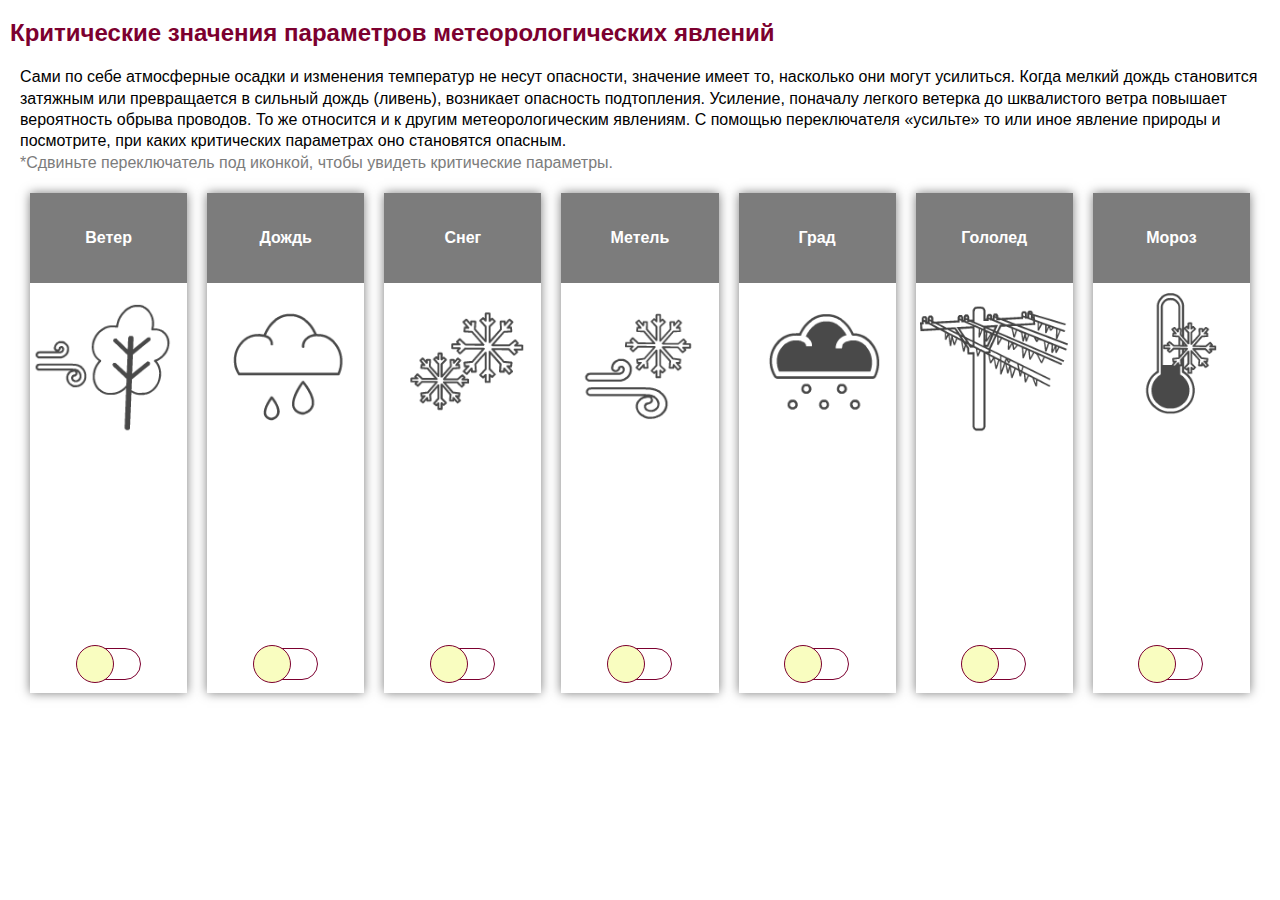
==== ex2/index.html @ 8e563b4e "add ex1 ex2" ====
<!DOCTYPE html>
<html lang="en">
<head>
    <meta charset="UTF-8">
    <title>Метеорологические явления</title>
    <link rel="stylesheet" type="text/css" href="style.css">
</head>
<body>
<header><h2>Критические значения параметров метеорологических явлений</h2></header>

<main>
    <div class="description">
        Сами по себе атмосферные осадки и изменения температур не несут опасности, значение имеет то, насколько
        они могут усилиться. Когда мелкий дождь становится затяжным или превращается в сильный дождь (ливень),
        возникает опасность подтопления. Усиление, поначалу легкого ветерка до шквалистого ветра повышает вероятность
        обрыва проводов. То же относится и к другим метеорологическим явлениям. С помощью переключателя «усильте» то или
        иное явление природы и посмотрите, при каких критических параметрах оно становятся опасным.<br>
        <span>*Сдвиньте переключатель под иконкой, чтобы увидеть критические параметры.</span>
    </div>

        <input id="1" type="checkbox" name="but">
        <input id="2" type="checkbox" name="but">
        <input id="3" type="checkbox" name="but">
        <input id="4" type="checkbox" name="but">
        <input id="5" type="checkbox" name="but">
        <input id="6" type="checkbox" name="but">
        <input id="7" type="checkbox" name="but">

    <div class="wrapper_items">
    <article class="item">
            <header class="item_title">
                <div>Ветер</div>
                <div>Сильный ветер (шквалистый)</div>
            </header>
            <div class="item_photo">
                <img src="src/1_off.png" alt="">
                <img src="src/1_on.png" alt="">
            </div>
            <div class="item_description">
                Скорость порывов от 25м/c и более.
            </div>
            <label for="1"></label>
        </article>

        <article class="item">
            <header class="item_title">
                <div>Дождь</div>
                <div>Сильный дождь (Ливень)</div>
            </header>
            <div class="item_photo">
                <img src="src/2_off.png" alt="">
                <img src="src/2_on.png" alt="">
            </div>
            <div class="item_description">
                Кол-во осадков 100 мм и более, в период менее чем за 12 часов.
            </div>
            <label for="2"></label>
        </article>

        <article class="item">
            <header class="item_title">
                <div>Снег</div>
                <div>Сильный снег</div>
            </header>
            <div class="item_photo">
                <img src="src/3_off.png" alt="">
                <img src="src/3_on.png" alt="">
            </div>
            <div class="item_description">
                Кол-во осадков 20 мм и более, в период менее чем за 12 часов.
            </div>
            <label for="3"></label>
        </article>

        <article class="item">
            <header class="item_title">
                <div>Метель</div>
                <div>Сильная Метель</div>
            </header>
            <div class="item_photo">
                <img src="src/4_off.png" alt="">
                <img src="src/4_on.png" alt="">
            </div>
            <div class="item_description">
                При ветре 20 м/c в течение суток с выпадением снега.
            </div>
            <label for="4"></label>
        </article>

        <article class="item">
            <header class="item_title">
                <div>Град</div>
                <div>Крупный Град</div>
            </header>
            <div class="item_photo">
                <img src="src/5_off.png" alt="">
                <img src="src/5_on.png" alt="">
            </div>
            <div class="item_description">
                Диаметр градин 20 мм и более.
            </div>
            <label for="5"></label>
        </article>

        <article class="item">
            <header class="item_title">
                <div>Гололед</div>
                <div>Сильный Гололед</div>
            </header>
            <div class="item_photo">
                <img src="src/6_off.png" alt="">
                <img src="src/6_on.png" alt="">
            </div>
            <div class="item_description">
                Диаметр отложений на проводах 20 мм и более.
            </div>
            <label for="6"></label>
        </article>

        <article class="item">
            <header class="item_title">
                <div>Мороз</div>
                <div>Сильный Мороз</div>
            </header>
            <div class="item_photo">
                <img src="src/7_off.png" alt="">
                <img src="src/7_on.png" alt="">
            </div>
            <div class="item_description">
                Температура воздуха у поверхности земли - 30°C и ниже для Европейской части РФ.
            </div>
            <label for="7"></label>
        </article>

    </div>
</main>

</body>
</html>
---- ex2/style.css ----
body {
    margin: 0;
    padding: 0;
    height: 100%;
    width: 100%;

    font-family: Arial, sans-serif;
}

/*main, body > header {*/
/*main {*/
/*    border: 1px solid black;*/
/*}*/

body > header {
    font-weight: bold;
    line-height: 20pt;
    color: #7C002F;

    padding: 0 10px;
}

main {
    margin: 10px 20px;
    line-height: 16pt;
}

.description > span {
    /*color: #DFE4E7;*/
    color: #7C7C7C;
}

.item_title {
    font-weight: bold;
    text-align: center;
    height: 90px;
    background-color: #7C7C7C;
    color: white;

    display: flex;
    align-items: center;
    justify-content: center;
}

.item {
    height: 500px;
    margin: 10px;
    flex: 1 1 0;

    box-shadow: 0 0 10px #7C7C7C;
    position:relative;
}

.wrapper_items {
    display: flex;
    margin: 10px 0;
    /*flex-wrap: nowrap;*/
    /*flex-wrap: wrap;*/
    /*justify-content: center;*/
}

.item_photo {
    padding: 10px 0 5px;
    height: 150px;
}

.item_photo img {
    object-fit: contain;
    width: 100%;
    height: 100%;
}

.item_description {
    padding: 0 10px;
    display: none;
}

.item:hover {
    transition: all 0.3s linear;
    transform: scale(1.03);
}

.item_title div:last-child {
    display: none;
}

.item_photo img:last-child {
    display: none;
}

input[name="but"] {
    display: none;
}


label {
    position: absolute;
    left: 50%;
    bottom: 15px;
    transform: translateX(-50%);

    padding: 15px 30px;
    line-height: 2.0em;
}

label:before {
    content: "";
    position: absolute;
    display: block;
    left: 0;
    top: 0;
    width: 60px;
    height: 30px;
    border-radius: 20px;
    border: 1px solid #7C002F;
    transition: all 0.3s;
}

label:after {
    content: "";
    position: absolute;
    display: block;
    left: -3px;
    top: -3px;
    width: 36px;
    height: 36px;
    border-radius: 50%;
    background: #F9FDC0;
    border: 1px solid #7C002F;
    transition: all 0.3s;
}

label:hover:after {
    box-shadow: 0 0 5px #7C002F;
}

label:hover {
    cursor: pointer;
}

input[id="1"]:checked ~ .wrapper_items label[for="1"]:after,
input[id="2"]:checked ~ .wrapper_items label[for="2"]:after,
input[id="3"]:checked ~ .wrapper_items label[for="3"]:after,
input[id="4"]:checked ~ .wrapper_items label[for="4"]:after,
input[id="5"]:checked ~ .wrapper_items label[for="5"]:after,
input[id="6"]:checked ~ .wrapper_items label[for="6"]:after,
input[id="7"]:checked ~ .wrapper_items label[for="7"]:after {
    margin-left: 30px;
}

input[id="1"]:checked ~ .wrapper_items label[for="1"]:before,
input[id="2"]:checked ~ .wrapper_items label[for="2"]:before,
input[id="3"]:checked ~ .wrapper_items label[for="3"]:before,
input[id="4"]:checked ~ .wrapper_items label[for="4"]:before,
input[id="5"]:checked ~ .wrapper_items label[for="5"]:before,
input[id="6"]:checked ~ .wrapper_items label[for="6"]:before,
input[id="7"]:checked ~ .wrapper_items label[for="7"]:before {
    background-color: #7C002F;
}

input[id="1"]:checked ~ .wrapper_items article:nth-child(1) .item_title,
input[id="2"]:checked ~ .wrapper_items article:nth-child(2) .item_title,
input[id="3"]:checked ~ .wrapper_items article:nth-child(3) .item_title,
input[id="4"]:checked ~ .wrapper_items article:nth-child(4) .item_title,
input[id="5"]:checked ~ .wrapper_items article:nth-child(5) .item_title,
input[id="6"]:checked ~ .wrapper_items article:nth-child(6) .item_title,
input[id="7"]:checked ~ .wrapper_items article:nth-child(7) .item_title
{
    transition: all 0.3s linear;
    background-color: #7C002F;
}

input[id="1"]:checked ~ .wrapper_items article:nth-child(1) .item_title div:first-child,
input[id="1"]:checked ~ .wrapper_items article:nth-child(1) .item_photo img:first-child,
input[id="2"]:checked ~ .wrapper_items article:nth-child(2) .item_title div:first-child,
input[id="2"]:checked ~ .wrapper_items article:nth-child(2) .item_photo img:first-child,
input[id="3"]:checked ~ .wrapper_items article:nth-child(3) .item_title div:first-child,
input[id="3"]:checked ~ .wrapper_items article:nth-child(3) .item_photo img:first-child,
input[id="4"]:checked ~ .wrapper_items article:nth-child(4) .item_title div:first-child,
input[id="4"]:checked ~ .wrapper_items article:nth-child(4) .item_photo img:first-child,
input[id="5"]:checked ~ .wrapper_items article:nth-child(5) .item_title div:first-child,
input[id="5"]:checked ~ .wrapper_items article:nth-child(5) .item_photo img:first-child,
input[id="6"]:checked ~ .wrapper_items article:nth-child(6) .item_title div:first-child,
input[id="6"]:checked ~ .wrapper_items article:nth-child(6) .item_photo img:first-child,
input[id="7"]:checked ~ .wrapper_items article:nth-child(7) .item_title div:first-child,
input[id="7"]:checked ~ .wrapper_items article:nth-child(7) .item_photo img:first-child  {
    transition: all 3s linear;
    display: none;
}

input[id="1"]:checked ~ .wrapper_items article:nth-child(1) .item_title div:last-child,
input[id="1"]:checked ~ .wrapper_items article:nth-child(1) .item_photo img:last-child,
input[id="1"]:checked ~ .wrapper_items article:nth-child(1) .item_description,
input[id="2"]:checked ~ .wrapper_items article:nth-child(2) .item_title div:last-child,
input[id="2"]:checked ~ .wrapper_items article:nth-child(2) .item_photo img:last-child,
input[id="2"]:checked ~ .wrapper_items article:nth-child(2) .item_description,
input[id="3"]:checked ~ .wrapper_items article:nth-child(3) .item_title div:last-child,
input[id="3"]:checked ~ .wrapper_items article:nth-child(3) .item_photo img:last-child,
input[id="3"]:checked ~ .wrapper_items article:nth-child(3) .item_description,
input[id="4"]:checked ~ .wrapper_items article:nth-child(4) .item_title div:last-child,
input[id="4"]:checked ~ .wrapper_items article:nth-child(4) .item_photo img:last-child,
input[id="4"]:checked ~ .wrapper_items article:nth-child(4) .item_description,
input[id="5"]:checked ~ .wrapper_items article:nth-child(5) .item_title div:last-child,
input[id="5"]:checked ~ .wrapper_items article:nth-child(5) .item_photo img:last-child,
input[id="5"]:checked ~ .wrapper_items article:nth-child(5) .item_description,
input[id="6"]:checked ~ .wrapper_items article:nth-child(6) .item_title div:last-child,
input[id="6"]:checked ~ .wrapper_items article:nth-child(6) .item_photo img:last-child,
input[id="6"]:checked ~ .wrapper_items article:nth-child(6) .item_description,
input[id="7"]:checked ~ .wrapper_items article:nth-child(7) .item_title div:last-child,
input[id="7"]:checked ~ .wrapper_items article:nth-child(7) .item_photo img:last-child,
input[id="7"]:checked ~ .wrapper_items article:nth-child(7) .item_description {
    transition: all 3s linear;
    display: block;

}
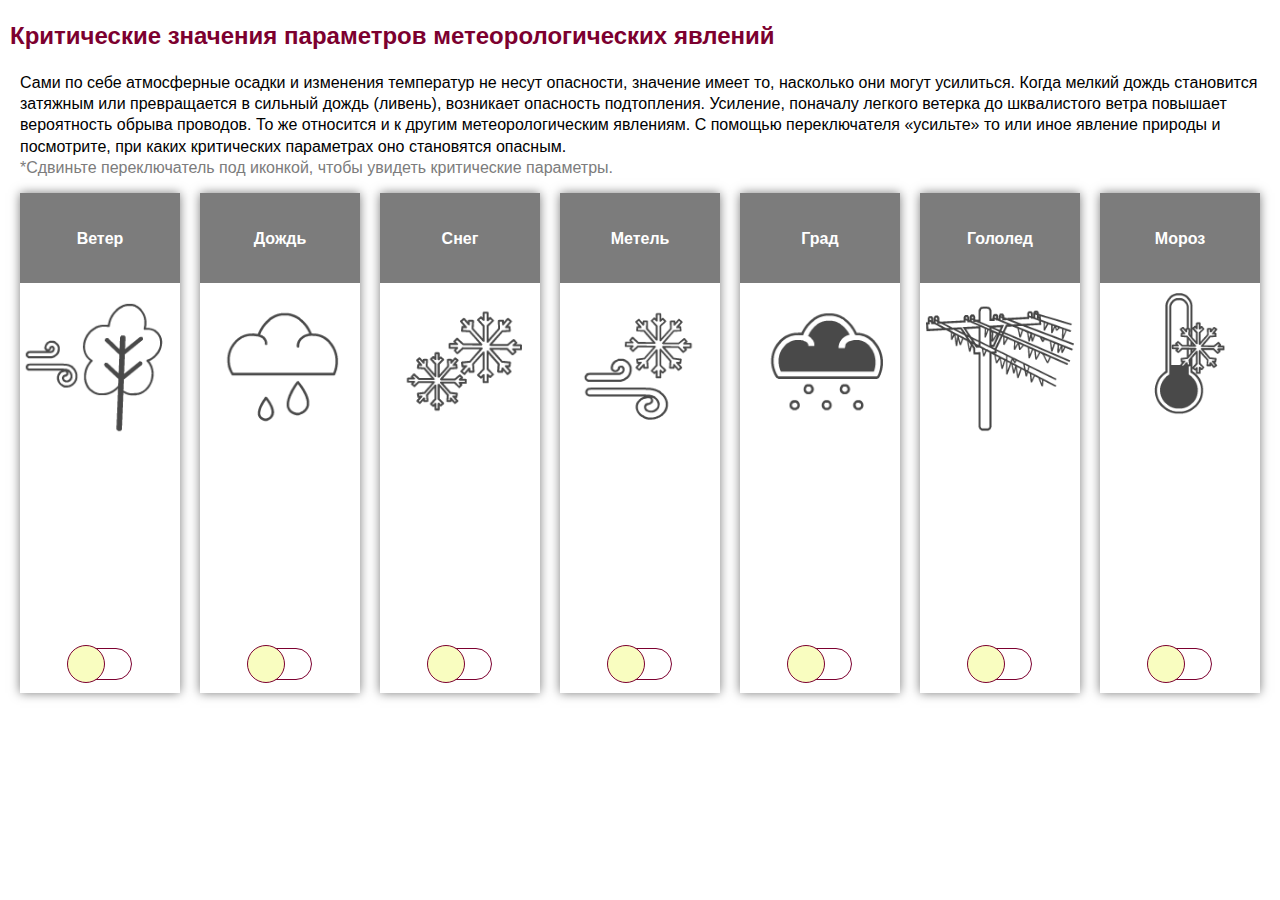
==== commit 96125989: "modif css" ====
--- a/ex2/index.html
+++ b/ex2/index.html
@@ -4,6 +4,7 @@
     <meta charset="UTF-8">
     <title>Метеорологические явления</title>
     <link rel="stylesheet" type="text/css" href="style.css">
+    <meta name="viewport" content="width=device-width, initial-scale=1">
 </head>
 <body>
 <header><h2>Критические значения параметров метеорологических явлений</h2></header>
--- a/ex2/style.css
+++ b/ex2/style.css
@@ -2,19 +2,12 @@
     margin: 0;
     padding: 0;
     height: 100%;
-    width: 100%;
-
     font-family: Arial, sans-serif;
 }
-
-/*main, body > header {*/
-/*main {*/
-/*    border: 1px solid black;*/
-/*}*/
 
 body > header {
     font-weight: bold;
-    line-height: 20pt;
+    line-height: 24pt;
     color: #7C002F;
 
     padding: 0 10px;
@@ -32,8 +25,8 @@
 
 .item_title {
     font-weight: bold;
+    height: 90px;
     text-align: center;
-    height: 90px;
     background-color: #7C7C7C;
     color: white;
 
@@ -44,19 +37,24 @@
 
 .item {
     height: 500px;
-    margin: 10px;
+    margin: 0 10px;
     flex: 1 1 0;
 
     box-shadow: 0 0 10px #7C7C7C;
     position:relative;
 }
 
+.item:first-child {
+    margin-left: 0;
+}
+
+.item:last-child {
+    margin-right: 0;
+}
+
 .wrapper_items {
     display: flex;
-    margin: 10px 0;
-    /*flex-wrap: nowrap;*/
-    /*flex-wrap: wrap;*/
-    /*justify-content: center;*/
+    margin: 15px 0 0;
 }
 
 .item_photo {
@@ -80,18 +78,11 @@
     transform: scale(1.03);
 }
 
-.item_title div:last-child {
-    display: none;
-}
-
-.item_photo img:last-child {
-    display: none;
-}
-
+.item_title div:last-child,
+.item_photo img:last-child,
 input[name="but"] {
     display: none;
 }
-
 
 label {
     position: absolute;
@@ -211,5 +202,26 @@
 input[id="7"]:checked ~ .wrapper_items article:nth-child(7) .item_description {
     transition: all 3s linear;
     display: block;
-
-}
+}
+
+@media screen and (min-device-width: 425px) and (max-device-width: 768px){
+    .item {
+        flex: 0 0 30%;
+        margin: 10px 0;
+    }
+    .wrapper_items {
+        flex-wrap: wrap;
+        justify-content: space-between;
+    }
+}
+
+@media screen and (max-device-width: 425px){
+    .item {
+        flex: 0 0 45%;
+        margin: 10px 0;
+    }
+    .wrapper_items {
+        flex-wrap: wrap;
+        justify-content: space-between;
+    }
+}
